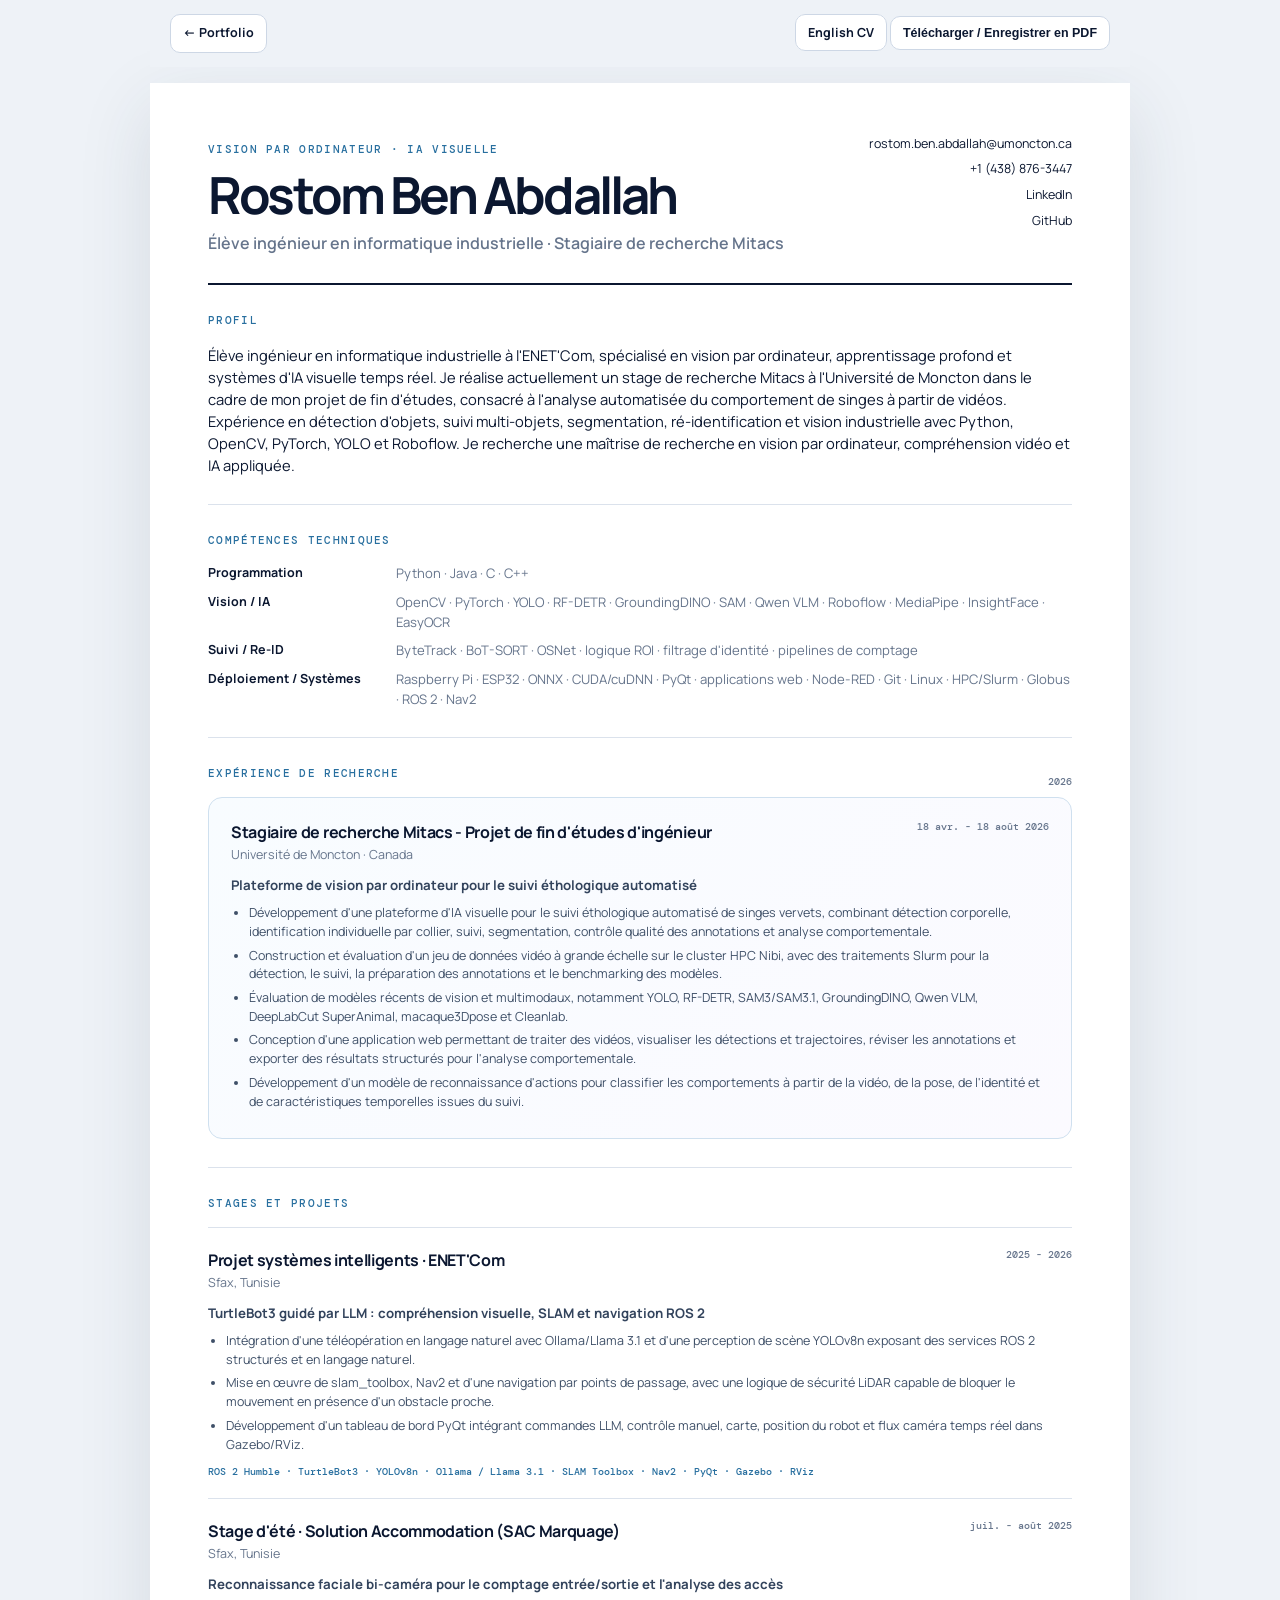
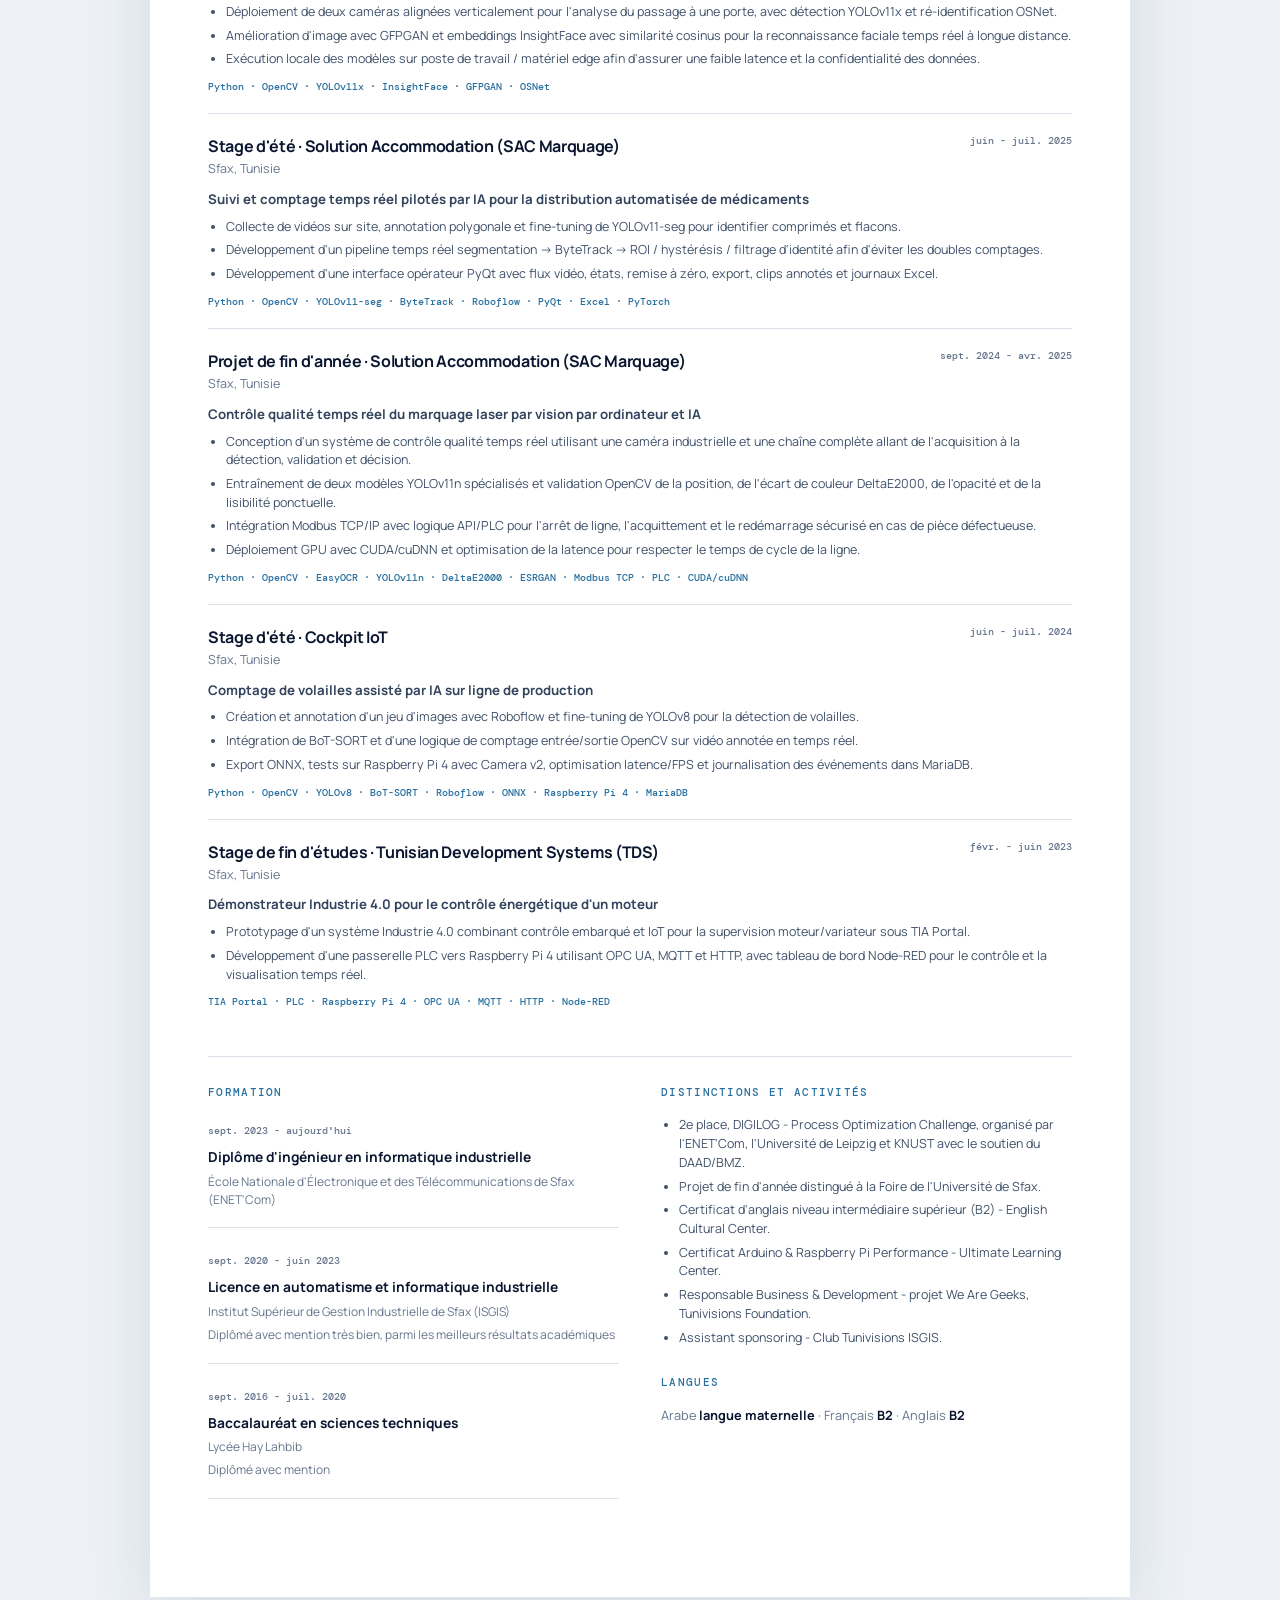
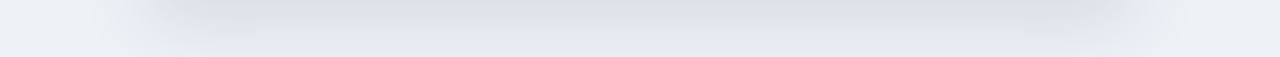
==== cv-fr.html @ 81a1d1b6 "Portfolio: add French academic CV" ====
<!DOCTYPE html>
<html lang="fr">
<head>
  <meta charset="UTF-8" />
  <meta name="viewport" content="width=device-width, initial-scale=1.0" />
  <meta name="description" content="CV académique de Rostom Ben Abdallah - Vision par ordinateur et IA visuelle." />
  <title>CV Français | Rostom Ben Abdallah</title>
  <link rel="icon" href="assets/favicon.svg" type="image/svg+xml" />
  <link rel="preconnect" href="https://fonts.googleapis.com" />
  <link rel="preconnect" href="https://fonts.gstatic.com" crossorigin />
  <link href="https://fonts.googleapis.com/css2?family=DM+Mono:wght@400;500&family=Manrope:wght@400;500;600;700;800&display=swap" rel="stylesheet" />
  <link rel="stylesheet" href="cv.css" />
</head>
<body>
  <div class="cv-toolbar">
    <a href="/">← Portfolio</a>
    <div class="tools">
      <a href="cv.html">English CV</a>
      <button type="button" class="download-btn" onclick="window.print()">Télécharger / Enregistrer en PDF</button>
    </div>
  </div>
  <main class="cv-page">
    <header class="cv-header">
      <div>
        <span class="cv-kicker">VISION PAR ORDINATEUR · IA VISUELLE</span>
        <h1>Rostom Ben Abdallah</h1>
        <p>Élève ingénieur en informatique industrielle · Stagiaire de recherche Mitacs</p>
      </div>
      <div class="cv-contact">
        <a href="mailto:rostom.ben.abdallah@umoncton.ca">rostom.ben.abdallah@umoncton.ca</a>
        <a href="tel:+14388763447">+1 (438) 876-3447</a>
        <a href="https://www.linkedin.com/in/rostom-ben-abdallah-77bb441a1/">LinkedIn</a>
        <a href="https://github.com/Rostom-Ben-Abdallah">GitHub</a>
      </div>
    </header>

    <section class="cv-section profile-section">
      <h2>Profil</h2>
      <p>Élève ingénieur en informatique industrielle à l'ENET'Com, spécialisé en vision par ordinateur, apprentissage profond et systèmes d'IA visuelle temps réel. Je réalise actuellement un stage de recherche Mitacs à l'Université de Moncton dans le cadre de mon projet de fin d'études, consacré à l'analyse automatisée du comportement de singes à partir de vidéos. Expérience en détection d'objets, suivi multi-objets, segmentation, ré-identification et vision industrielle avec Python, OpenCV, PyTorch, YOLO et Roboflow. Je recherche une maîtrise de recherche en vision par ordinateur, compréhension vidéo et IA appliquée.</p>
    </section>

    <section class="cv-section">
      <h2>Compétences techniques</h2>
      <div class="skill-rows">
        <div><strong>Programmation</strong><span>Python · Java · C · C++</span></div>
        <div><strong>Vision / IA</strong><span>OpenCV · PyTorch · YOLO · RF-DETR · GroundingDINO · SAM · Qwen VLM · Roboflow · MediaPipe · InsightFace · EasyOCR</span></div>
        <div><strong>Suivi / Re-ID</strong><span>ByteTrack · BoT-SORT · OSNet · logique ROI · filtrage d'identité · pipelines de comptage</span></div>
        <div><strong>Déploiement / Systèmes</strong><span>Raspberry Pi · ESP32 · ONNX · CUDA/cuDNN · PyQt · applications web · Node-RED · Git · Linux · HPC/Slurm · Globus · ROS 2 · Nav2</span></div>
      </div>
    </section>

    <section class="cv-section">
      <div class="section-title-row"><h2>Expérience de recherche</h2><span>2026</span></div>
      <article class="cv-entry featured">
        <div class="entry-head">
          <div><h3>Stagiaire de recherche Mitacs - Projet de fin d'études d'ingénieur</h3><p>Université de Moncton · Canada</p></div>
          <time>18 avr. - 18 août 2026</time>
        </div>
        <h4>Plateforme de vision par ordinateur pour le suivi éthologique automatisé</h4>
        <ul>
          <li>Développement d'une plateforme d'IA visuelle pour le suivi éthologique automatisé de singes vervets, combinant détection corporelle, identification individuelle par collier, suivi, segmentation, contrôle qualité des annotations et analyse comportementale.</li>
          <li>Construction et évaluation d'un jeu de données vidéo à grande échelle sur le cluster HPC Nibi, avec des traitements Slurm pour la détection, le suivi, la préparation des annotations et le benchmarking des modèles.</li>
          <li>Évaluation de modèles récents de vision et multimodaux, notamment YOLO, RF-DETR, SAM3/SAM3.1, GroundingDINO, Qwen VLM, DeepLabCut SuperAnimal, macaque3Dpose et Cleanlab.</li>
          <li>Conception d'une application web permettant de traiter des vidéos, visualiser les détections et trajectoires, réviser les annotations et exporter des résultats structurés pour l'analyse comportementale.</li>
          <li>Développement d'un modèle de reconnaissance d'actions pour classifier les comportements à partir de la vidéo, de la pose, de l'identité et de caractéristiques temporelles issues du suivi.</li>
        </ul>
      </article>
    </section>

    <section class="cv-section">
      <h2>Stages et projets</h2>
      <article class="cv-entry">
        <div class="entry-head"><div><h3>Projet systèmes intelligents · ENET'Com</h3><p>Sfax, Tunisie</p></div><time>2025 - 2026</time></div>
        <h4>TurtleBot3 guidé par LLM : compréhension visuelle, SLAM et navigation ROS 2</h4>
        <ul><li>Intégration d'une téléopération en langage naturel avec Ollama/Llama 3.1 et d'une perception de scène YOLOv8n exposant des services ROS 2 structurés et en langage naturel.</li><li>Mise en œuvre de slam_toolbox, Nav2 et d'une navigation par points de passage, avec une logique de sécurité LiDAR capable de bloquer le mouvement en présence d'un obstacle proche.</li><li>Développement d'un tableau de bord PyQt intégrant commandes LLM, contrôle manuel, carte, position du robot et flux caméra temps réel dans Gazebo/RViz.</li></ul>
        <p class="tech">ROS 2 Humble · TurtleBot3 · YOLOv8n · Ollama / Llama 3.1 · SLAM Toolbox · Nav2 · PyQt · Gazebo · RViz</p>
      </article>
      <article class="cv-entry">
        <div class="entry-head"><div><h3>Stage d'été · Solution Accommodation (SAC Marquage)</h3><p>Sfax, Tunisie</p></div><time>juil. - août 2025</time></div>
        <h4>Reconnaissance faciale bi-caméra pour le comptage entrée/sortie et l'analyse des accès</h4>
        <ul><li>Déploiement de deux caméras alignées verticalement pour l'analyse du passage à une porte, avec détection YOLOv11x et ré-identification OSNet.</li><li>Amélioration d'image avec GFPGAN et embeddings InsightFace avec similarité cosinus pour la reconnaissance faciale temps réel à longue distance.</li><li>Exécution locale des modèles sur poste de travail / matériel edge afin d'assurer une faible latence et la confidentialité des données.</li></ul>
        <p class="tech">Python · OpenCV · YOLOv11x · InsightFace · GFPGAN · OSNet</p>
      </article>
      <article class="cv-entry">
        <div class="entry-head"><div><h3>Stage d'été · Solution Accommodation (SAC Marquage)</h3><p>Sfax, Tunisie</p></div><time>juin - juil. 2025</time></div>
        <h4>Suivi et comptage temps réel pilotés par IA pour la distribution automatisée de médicaments</h4>
        <ul><li>Collecte de vidéos sur site, annotation polygonale et fine-tuning de YOLOv11-seg pour identifier comprimés et flacons.</li><li>Développement d'un pipeline temps réel segmentation → ByteTrack → ROI / hystérésis / filtrage d'identité afin d'éviter les doubles comptages.</li><li>Développement d'une interface opérateur PyQt avec flux vidéo, états, remise à zéro, export, clips annotés et journaux Excel.</li></ul>
        <p class="tech">Python · OpenCV · YOLOv11-seg · ByteTrack · Roboflow · PyQt · Excel · PyTorch</p>
      </article>
      <article class="cv-entry">
        <div class="entry-head"><div><h3>Projet de fin d'année · Solution Accommodation (SAC Marquage)</h3><p>Sfax, Tunisie</p></div><time>sept. 2024 - avr. 2025</time></div>
        <h4>Contrôle qualité temps réel du marquage laser par vision par ordinateur et IA</h4>
        <ul><li>Conception d'un système de contrôle qualité temps réel utilisant une caméra industrielle et une chaîne complète allant de l'acquisition à la détection, validation et décision.</li><li>Entraînement de deux modèles YOLOv11n spécialisés et validation OpenCV de la position, de l'écart de couleur DeltaE2000, de l'opacité et de la lisibilité ponctuelle.</li><li>Intégration Modbus TCP/IP avec logique API/PLC pour l'arrêt de ligne, l'acquittement et le redémarrage sécurisé en cas de pièce défectueuse.</li><li>Déploiement GPU avec CUDA/cuDNN et optimisation de la latence pour respecter le temps de cycle de la ligne.</li></ul>
        <p class="tech">Python · OpenCV · EasyOCR · YOLOv11n · DeltaE2000 · ESRGAN · Modbus TCP · PLC · CUDA/cuDNN</p>
      </article>
      <article class="cv-entry">
        <div class="entry-head"><div><h3>Stage d'été · Cockpit IoT</h3><p>Sfax, Tunisie</p></div><time>juin - juil. 2024</time></div>
        <h4>Comptage de volailles assisté par IA sur ligne de production</h4>
        <ul><li>Création et annotation d'un jeu d'images avec Roboflow et fine-tuning de YOLOv8 pour la détection de volailles.</li><li>Intégration de BoT-SORT et d'une logique de comptage entrée/sortie OpenCV sur vidéo annotée en temps réel.</li><li>Export ONNX, tests sur Raspberry Pi 4 avec Camera v2, optimisation latence/FPS et journalisation des événements dans MariaDB.</li></ul>
        <p class="tech">Python · OpenCV · YOLOv8 · BoT-SORT · Roboflow · ONNX · Raspberry Pi 4 · MariaDB</p>
      </article>
      <article class="cv-entry">
        <div class="entry-head"><div><h3>Stage de fin d'études · Tunisian Development Systems (TDS)</h3><p>Sfax, Tunisie</p></div><time>févr. - juin 2023</time></div>
        <h4>Démonstrateur Industrie 4.0 pour le contrôle énergétique d'un moteur</h4>
        <ul><li>Prototypage d'un système Industrie 4.0 combinant contrôle embarqué et IoT pour la supervision moteur/variateur sous TIA Portal.</li><li>Développement d'une passerelle PLC vers Raspberry Pi 4 utilisant OPC UA, MQTT et HTTP, avec tableau de bord Node-RED pour le contrôle et la visualisation temps réel.</li></ul>
        <p class="tech">TIA Portal · PLC · Raspberry Pi 4 · OPC UA · MQTT · HTTP · Node-RED</p>
      </article>
    </section>

    <section class="cv-section two-col">
      <div>
        <h2>Formation</h2>
        <article class="small-entry"><time>sept. 2023 - aujourd'hui</time><h3>Diplôme d'ingénieur en informatique industrielle</h3><p>École Nationale d'Électronique et des Télécommunications de Sfax (ENET'Com)</p></article>
        <article class="small-entry"><time>sept. 2020 - juin 2023</time><h3>Licence en automatisme et informatique industrielle</h3><p>Institut Supérieur de Gestion Industrielle de Sfax (ISGIS)</p><small>Diplômé avec mention très bien, parmi les meilleurs résultats académiques</small></article>
        <article class="small-entry"><time>sept. 2016 - juil. 2020</time><h3>Baccalauréat en sciences techniques</h3><p>Lycée Hay Lahbib</p><small>Diplômé avec mention</small></article>
      </div>
      <div>
        <h2>Distinctions et activités</h2>
        <ul class="achievement-list">
          <li>2e place, DIGILOG - Process Optimization Challenge, organisé par l'ENET'Com, l'Université de Leipzig et KNUST avec le soutien du DAAD/BMZ.</li>
          <li>Projet de fin d'année distingué à la Foire de l'Université de Sfax.</li>
          <li>Certificat d'anglais niveau intermédiaire supérieur (B2) - English Cultural Center.</li>
          <li>Certificat Arduino & Raspberry Pi Performance - Ultimate Learning Center.</li>
          <li>Responsable Business & Development - projet We Are Geeks, Tunivisions Foundation.</li>
          <li>Assistant sponsoring - Club Tunivisions ISGIS.</li>
        </ul>
        <h2 class="languages-title">Langues</h2>
        <p class="languages">Arabe <b>langue maternelle</b> · Français <b>B2</b> · Anglais <b>B2</b></p>
      </div>
    </section>
  </main>
</body>
</html>
---- cv.css ----
:root{--ink:#0b1730;--muted:#66758c;--line:#dbe2ec;--accent:#286f9f;--soft:#f5f8fc;--paper:#fff}*{box-sizing:border-box}body{margin:0;background:#eef2f7;color:var(--ink);font-family:"Manrope",system-ui,sans-serif;line-height:1.5}.cv-toolbar{position:sticky;top:0;z-index:10;display:flex;justify-content:space-between;align-items:center;max-width:980px;margin:auto;padding:14px 20px;background:rgba(238,242,247,.92);backdrop-filter:blur(12px)}.cv-toolbar a,.cv-toolbar button{border:1px solid #cdd7e5;border-radius:10px;background:#fff;color:var(--ink);padding:9px 12px;font-weight:700;font-size:.78rem;text-decoration:none;cursor:pointer}.cv-page{width:min(calc(100% - 28px),980px);margin:16px auto 60px;background:var(--paper);box-shadow:0 24px 70px rgba(40,55,78,.12);padding:52px 58px}.cv-header{display:grid;grid-template-columns:1fr auto;gap:40px;align-items:start;border-bottom:2px solid var(--ink);padding-bottom:28px}.cv-kicker,.cv-section h2{font:500 .68rem "DM Mono",monospace;letter-spacing:.12em;text-transform:uppercase}.cv-kicker{color:var(--accent)}h1{font-size:3.2rem;line-height:.98;letter-spacing:-.055em;margin:10px 0 12px}.cv-header p{margin:0;color:var(--muted);font-weight:600}.cv-contact{display:grid;gap:7px;text-align:right;font-size:.78rem}.cv-contact a{color:var(--ink);text-decoration:none}.cv-section{padding:28px 0;border-bottom:1px solid var(--line)}.cv-section:last-child{border-bottom:0}.cv-section h2{margin:0 0 17px;color:var(--accent)}.profile-section p{font-size:.92rem;margin:0}.skill-rows{display:grid;gap:9px}.skill-rows div{display:grid;grid-template-columns:170px 1fr;gap:18px;font-size:.82rem}.skill-rows strong{font-size:.78rem}.skill-rows span{color:var(--muted)}.section-title-row{display:flex;justify-content:space-between;align-items:center}.section-title-row>span{font:500 .62rem "DM Mono",monospace;color:var(--muted)}.cv-entry{padding:20px 0;border-top:1px solid var(--line)}.cv-entry.featured{border:1px solid #cfe0ef;background:linear-gradient(135deg,#f8fcff,#fbfaff);padding:22px;border-radius:14px}.entry-head{display:flex;justify-content:space-between;gap:24px;align-items:flex-start}.entry-head h3{font-size:1rem;letter-spacing:-.02em;margin:0}.entry-head p{margin:2px 0 0;color:var(--muted);font-size:.78rem}.entry-head time,.small-entry time{white-space:nowrap;font:500 .64rem "DM Mono",monospace;color:var(--muted)}.cv-entry h4{margin:11px 0 8px;font-size:.83rem;color:#33445d}.cv-entry ul,.achievement-list{margin:8px 0 0;padding-left:18px}.cv-entry li,.achievement-list li{font-size:.78rem;color:#3f5068;margin:5px 0}.tech{font:500 .65rem "DM Mono",monospace;color:var(--accent);margin:11px 0 0}.two-col{display:grid;grid-template-columns:1fr 1fr;gap:42px}.small-entry{padding:0 0 18px;margin-bottom:18px;border-bottom:1px solid var(--line)}.small-entry h3{font-size:.86rem;margin:7px 0 5px}.small-entry p,.small-entry small{font-size:.75rem;color:var(--muted);margin:0}.languages-title{margin-top:28px!important}.languages{font-size:.8rem;color:var(--muted)}.languages b{color:var(--ink)}@media(max-width:720px){.cv-page{padding:32px 24px}.cv-header{grid-template-columns:1fr}.cv-contact{text-align:left}.skill-rows div{grid-template-columns:1fr;gap:4px}.entry-head{display:grid;gap:7px}.two-col{grid-template-columns:1fr}h1{font-size:2.5rem}}@media print{body{background:#fff}.cv-toolbar{display:none}.cv-page{width:100%;max-width:none;margin:0;box-shadow:none;padding:0}.cv-section{break-inside:auto}.cv-entry{break-inside:avoid}.cv-entry.featured{background:#fff}.two-col{gap:28px}@page{size:A4;margin:13mm}}
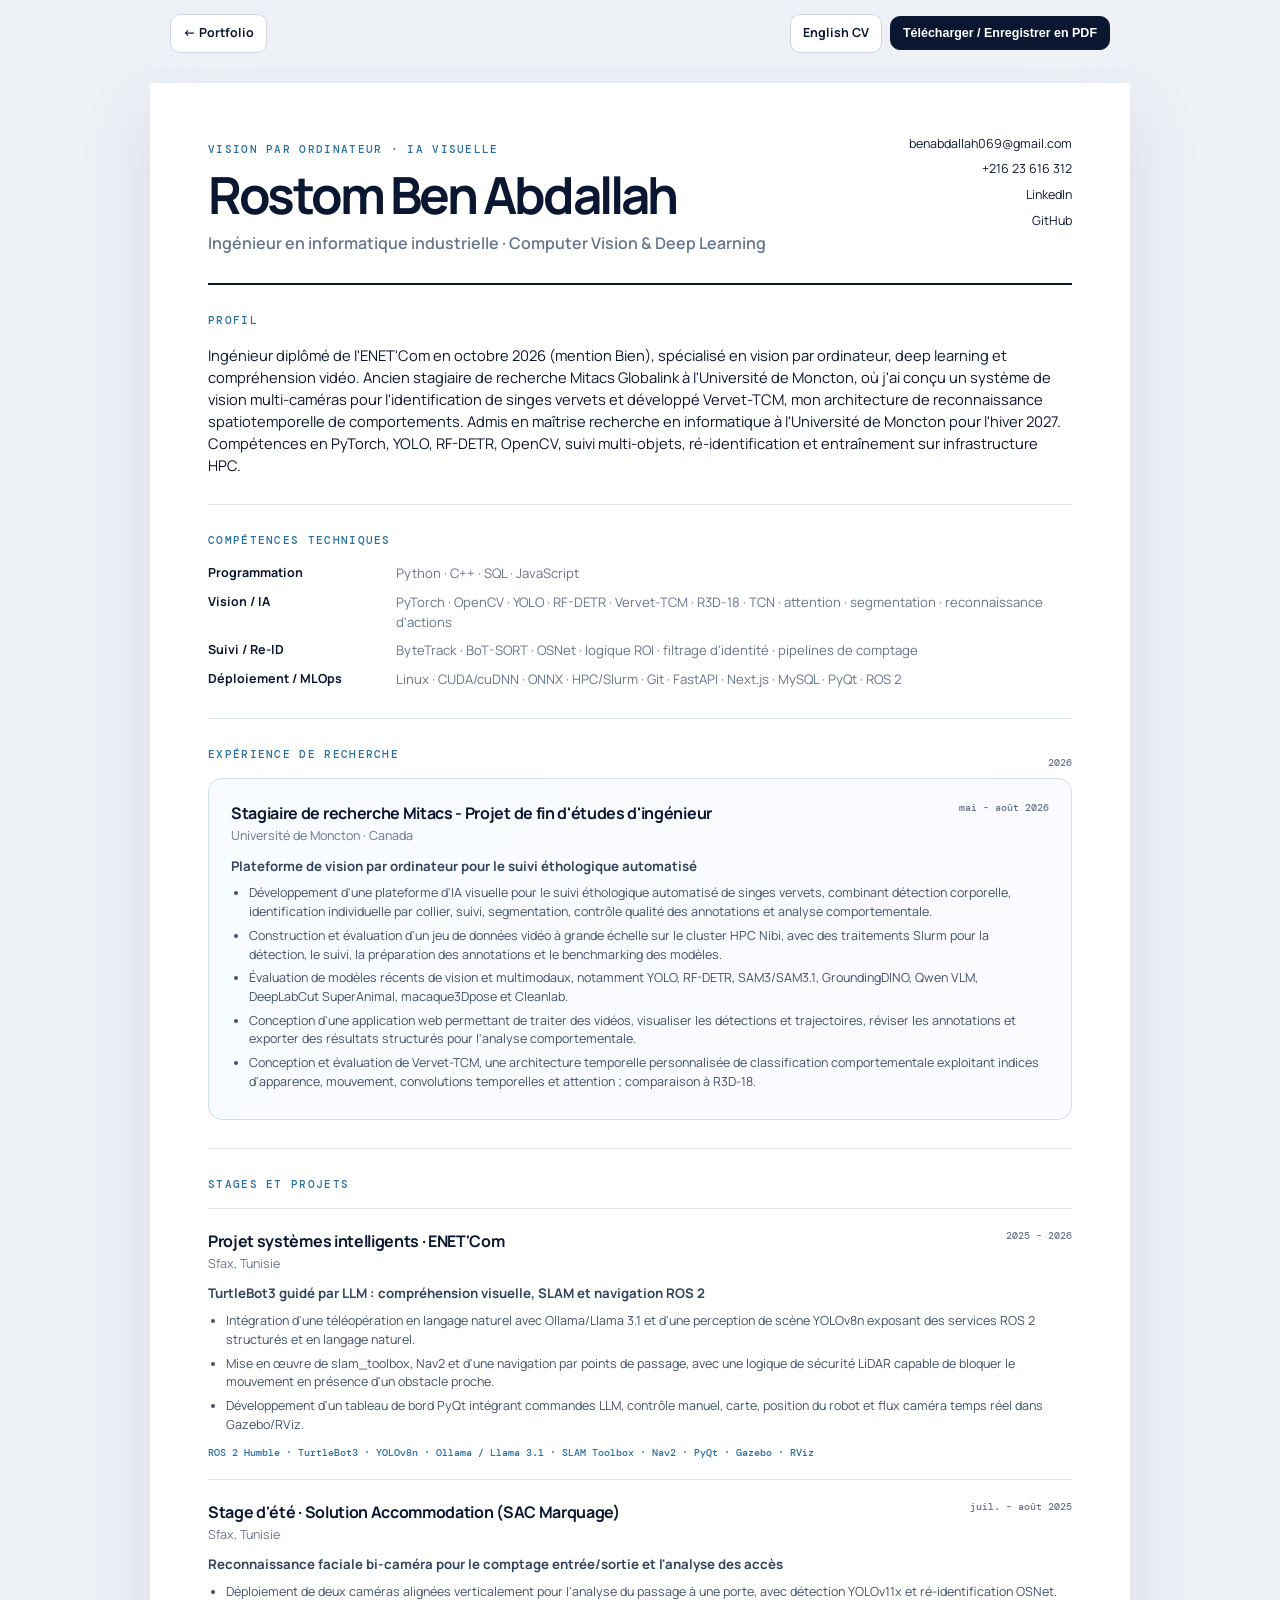
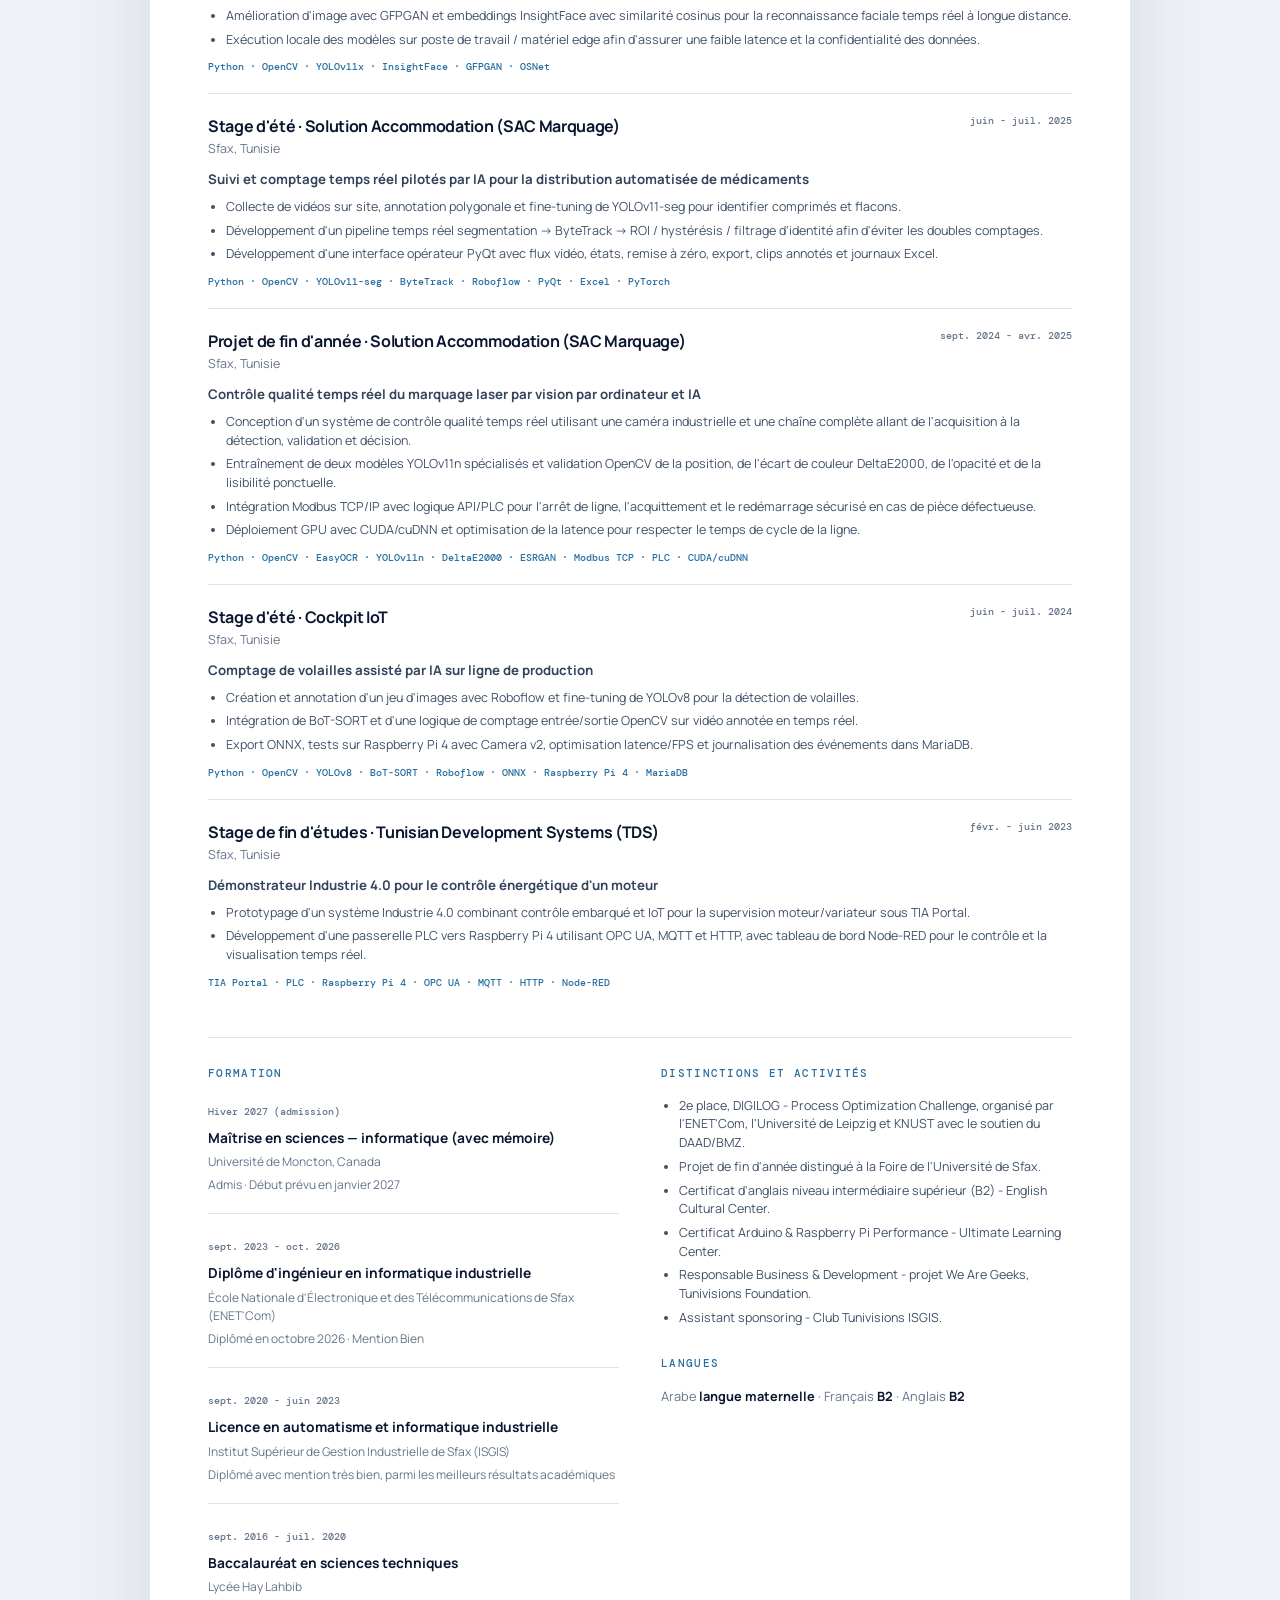
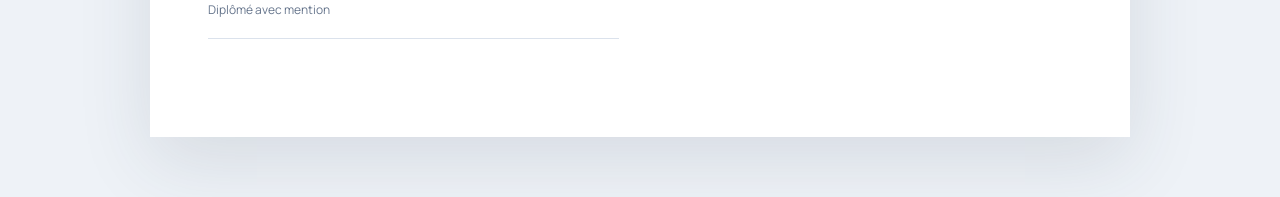
==== commit 76c65d2a: "Update French academic CV with 2026 graduation and Vervet-TCM" ====
--- a/cv-fr.html
+++ b/cv-fr.html
@@ -24,11 +24,11 @@
       <div>
         <span class="cv-kicker">VISION PAR ORDINATEUR · IA VISUELLE</span>
         <h1>Rostom Ben Abdallah</h1>
-        <p>Élève ingénieur en informatique industrielle · Stagiaire de recherche Mitacs</p>
+        <p>Ingénieur en informatique industrielle · Computer Vision & Deep Learning</p>
       </div>
       <div class="cv-contact">
-        <a href="mailto:rostom.ben.abdallah@umoncton.ca">rostom.ben.abdallah@umoncton.ca</a>
-        <a href="tel:+14388763447">+1 (438) 876-3447</a>
+        <a href="mailto:benabdallah069@gmail.com">benabdallah069@gmail.com</a>
+        <a href="tel:+21623616312">+216 23 616 312</a>
         <a href="https://www.linkedin.com/in/rostom-ben-abdallah-77bb441a1/">LinkedIn</a>
         <a href="https://github.com/Rostom-Ben-Abdallah">GitHub</a>
       </div>
@@ -36,16 +36,16 @@
 
     <section class="cv-section profile-section">
       <h2>Profil</h2>
-      <p>Élève ingénieur en informatique industrielle à l'ENET'Com, spécialisé en vision par ordinateur, apprentissage profond et systèmes d'IA visuelle temps réel. Je réalise actuellement un stage de recherche Mitacs à l'Université de Moncton dans le cadre de mon projet de fin d'études, consacré à l'analyse automatisée du comportement de singes à partir de vidéos. Expérience en détection d'objets, suivi multi-objets, segmentation, ré-identification et vision industrielle avec Python, OpenCV, PyTorch, YOLO et Roboflow. Je recherche une maîtrise de recherche en vision par ordinateur, compréhension vidéo et IA appliquée.</p>
+      <p>Ingénieur diplômé de l'ENET'Com en octobre 2026 (mention Bien), spécialisé en vision par ordinateur, deep learning et compréhension vidéo. Ancien stagiaire de recherche Mitacs Globalink à l'Université de Moncton, où j'ai conçu un système de vision multi-caméras pour l'identification de singes vervets et développé Vervet-TCM, mon architecture de reconnaissance spatiotemporelle de comportements. Admis en maîtrise recherche en informatique à l'Université de Moncton pour l'hiver 2027. Compétences en PyTorch, YOLO, RF-DETR, OpenCV, suivi multi-objets, ré-identification et entraînement sur infrastructure HPC.</p>
     </section>
 
     <section class="cv-section">
       <h2>Compétences techniques</h2>
       <div class="skill-rows">
-        <div><strong>Programmation</strong><span>Python · Java · C · C++</span></div>
-        <div><strong>Vision / IA</strong><span>OpenCV · PyTorch · YOLO · RF-DETR · GroundingDINO · SAM · Qwen VLM · Roboflow · MediaPipe · InsightFace · EasyOCR</span></div>
+        <div><strong>Programmation</strong><span>Python · C++ · SQL · JavaScript</span></div>
+        <div><strong>Vision / IA</strong><span>PyTorch · OpenCV · YOLO · RF-DETR · Vervet-TCM · R3D-18 · TCN · attention · segmentation · reconnaissance d'actions</span></div>
         <div><strong>Suivi / Re-ID</strong><span>ByteTrack · BoT-SORT · OSNet · logique ROI · filtrage d'identité · pipelines de comptage</span></div>
-        <div><strong>Déploiement / Systèmes</strong><span>Raspberry Pi · ESP32 · ONNX · CUDA/cuDNN · PyQt · applications web · Node-RED · Git · Linux · HPC/Slurm · Globus · ROS 2 · Nav2</span></div>
+        <div><strong>Déploiement / MLOps</strong><span>Linux · CUDA/cuDNN · ONNX · HPC/Slurm · Git · FastAPI · Next.js · MySQL · PyQt · ROS 2</span></div>
       </div>
     </section>
 
@@ -54,7 +54,7 @@
       <article class="cv-entry featured">
         <div class="entry-head">
           <div><h3>Stagiaire de recherche Mitacs - Projet de fin d'études d'ingénieur</h3><p>Université de Moncton · Canada</p></div>
-          <time>18 avr. - 18 août 2026</time>
+          <time>mai - août 2026</time>
         </div>
         <h4>Plateforme de vision par ordinateur pour le suivi éthologique automatisé</h4>
         <ul>
@@ -62,7 +62,7 @@
           <li>Construction et évaluation d'un jeu de données vidéo à grande échelle sur le cluster HPC Nibi, avec des traitements Slurm pour la détection, le suivi, la préparation des annotations et le benchmarking des modèles.</li>
           <li>Évaluation de modèles récents de vision et multimodaux, notamment YOLO, RF-DETR, SAM3/SAM3.1, GroundingDINO, Qwen VLM, DeepLabCut SuperAnimal, macaque3Dpose et Cleanlab.</li>
           <li>Conception d'une application web permettant de traiter des vidéos, visualiser les détections et trajectoires, réviser les annotations et exporter des résultats structurés pour l'analyse comportementale.</li>
-          <li>Développement d'un modèle de reconnaissance d'actions pour classifier les comportements à partir de la vidéo, de la pose, de l'identité et de caractéristiques temporelles issues du suivi.</li>
+          <li>Conception et évaluation de Vervet-TCM, une architecture temporelle personnalisée de classification comportementale exploitant indices d'apparence, mouvement, convolutions temporelles et attention ; comparaison à R3D-18.</li>
         </ul>
       </article>
     </section>
@@ -109,8 +109,8 @@
 
     <section class="cv-section two-col">
       <div>
-        <h2>Formation</h2>
-        <article class="small-entry"><time>sept. 2023 - aujourd'hui</time><h3>Diplôme d'ingénieur en informatique industrielle</h3><p>École Nationale d'Électronique et des Télécommunications de Sfax (ENET'Com)</p></article>
+        <h2>Formation</h2><article class="small-entry"><time>Hiver 2027 (admission)</time><h3>Maîtrise en sciences — informatique (avec mémoire)</h3><p>Université de Moncton, Canada</p><small>Admis · Début prévu en janvier 2027</small></article>
+        <article class="small-entry"><time>sept. 2023 - oct. 2026</time><h3>Diplôme d'ingénieur en informatique industrielle</h3><p>École Nationale d'Électronique et des Télécommunications de Sfax (ENET'Com)</p><small>Diplômé en octobre 2026 · Mention Bien</small></article>
         <article class="small-entry"><time>sept. 2020 - juin 2023</time><h3>Licence en automatisme et informatique industrielle</h3><p>Institut Supérieur de Gestion Industrielle de Sfax (ISGIS)</p><small>Diplômé avec mention très bien, parmi les meilleurs résultats académiques</small></article>
         <article class="small-entry"><time>sept. 2016 - juil. 2020</time><h3>Baccalauréat en sciences techniques</h3><p>Lycée Hay Lahbib</p><small>Diplômé avec mention</small></article>
       </div>
--- a/cv.css
+++ b/cv.css
@@ -1 +1 @@
-:root{--ink:#0b1730;--muted:#66758c;--line:#dbe2ec;--accent:#286f9f;--soft:#f5f8fc;--paper:#fff}*{box-sizing:border-box}body{margin:0;background:#eef2f7;color:var(--ink);font-family:"Manrope",system-ui,sans-serif;line-height:1.5}.cv-toolbar{position:sticky;top:0;z-index:10;display:flex;justify-content:space-between;align-items:center;max-width:980px;margin:auto;padding:14px 20px;background:rgba(238,242,247,.92);backdrop-filter:blur(12px)}.cv-toolbar a,.cv-toolbar button{border:1px solid #cdd7e5;border-radius:10px;background:#fff;color:var(--ink);padding:9px 12px;font-weight:700;font-size:.78rem;text-decoration:none;cursor:pointer}.cv-page{width:min(calc(100% - 28px),980px);margin:16px auto 60px;background:var(--paper);box-shadow:0 24px 70px rgba(40,55,78,.12);padding:52px 58px}.cv-header{display:grid;grid-template-columns:1fr auto;gap:40px;align-items:start;border-bottom:2px solid var(--ink);padding-bottom:28px}.cv-kicker,.cv-section h2{font:500 .68rem "DM Mono",monospace;letter-spacing:.12em;text-transform:uppercase}.cv-kicker{color:var(--accent)}h1{font-size:3.2rem;line-height:.98;letter-spacing:-.055em;margin:10px 0 12px}.cv-header p{margin:0;color:var(--muted);font-weight:600}.cv-contact{display:grid;gap:7px;text-align:right;font-size:.78rem}.cv-contact a{color:var(--ink);text-decoration:none}.cv-section{padding:28px 0;border-bottom:1px solid var(--line)}.cv-section:last-child{border-bottom:0}.cv-section h2{margin:0 0 17px;color:var(--accent)}.profile-section p{font-size:.92rem;margin:0}.skill-rows{display:grid;gap:9px}.skill-rows div{display:grid;grid-template-columns:170px 1fr;gap:18px;font-size:.82rem}.skill-rows strong{font-size:.78rem}.skill-rows span{color:var(--muted)}.section-title-row{display:flex;justify-content:space-between;align-items:center}.section-title-row>span{font:500 .62rem "DM Mono",monospace;color:var(--muted)}.cv-entry{padding:20px 0;border-top:1px solid var(--line)}.cv-entry.featured{border:1px solid #cfe0ef;background:linear-gradient(135deg,#f8fcff,#fbfaff);padding:22px;border-radius:14px}.entry-head{display:flex;justify-content:space-between;gap:24px;align-items:flex-start}.entry-head h3{font-size:1rem;letter-spacing:-.02em;margin:0}.entry-head p{margin:2px 0 0;color:var(--muted);font-size:.78rem}.entry-head time,.small-entry time{white-space:nowrap;font:500 .64rem "DM Mono",monospace;color:var(--muted)}.cv-entry h4{margin:11px 0 8px;font-size:.83rem;color:#33445d}.cv-entry ul,.achievement-list{margin:8px 0 0;padding-left:18px}.cv-entry li,.achievement-list li{font-size:.78rem;color:#3f5068;margin:5px 0}.tech{font:500 .65rem "DM Mono",monospace;color:var(--accent);margin:11px 0 0}.two-col{display:grid;grid-template-columns:1fr 1fr;gap:42px}.small-entry{padding:0 0 18px;margin-bottom:18px;border-bottom:1px solid var(--line)}.small-entry h3{font-size:.86rem;margin:7px 0 5px}.small-entry p,.small-entry small{font-size:.75rem;color:var(--muted);margin:0}.languages-title{margin-top:28px!important}.languages{font-size:.8rem;color:var(--muted)}.languages b{color:var(--ink)}@media(max-width:720px){.cv-page{padding:32px 24px}.cv-header{grid-template-columns:1fr}.cv-contact{text-align:left}.skill-rows div{grid-template-columns:1fr;gap:4px}.entry-head{display:grid;gap:7px}.two-col{grid-template-columns:1fr}h1{font-size:2.5rem}}@media print{body{background:#fff}.cv-toolbar{display:none}.cv-page{width:100%;max-width:none;margin:0;box-shadow:none;padding:0}.cv-section{break-inside:auto}.cv-entry{break-inside:avoid}.cv-entry.featured{background:#fff}.two-col{gap:28px}@page{size:A4;margin:13mm}}+:root{--ink:#0b1730;--muted:#66758c;--line:#dbe2ec;--accent:#286f9f;--soft:#f5f8fc;--paper:#fff}*{box-sizing:border-box}body{margin:0;background:#eef2f7;color:var(--ink);font-family:"Manrope",system-ui,sans-serif;line-height:1.5}.cv-toolbar{position:sticky;top:0;z-index:10;display:flex;justify-content:space-between;align-items:center;gap:12px;max-width:980px;margin:auto;padding:14px 20px;background:rgba(238,242,247,.92);backdrop-filter:blur(12px)}.cv-toolbar .tools{display:flex;gap:8px;align-items:center;justify-content:flex-end;flex-wrap:wrap}.cv-toolbar a,.cv-toolbar button{border:1px solid #cdd7e5;border-radius:10px;background:#fff;color:var(--ink);padding:9px 12px;font-weight:700;font-size:.78rem;text-decoration:none;cursor:pointer}.cv-toolbar .download-btn{background:var(--ink);border-color:var(--ink);color:#fff}.cv-toolbar a:hover,.cv-toolbar button:hover{border-color:#8fa7c1}.cv-page{width:min(calc(100% - 28px),980px);margin:16px auto 60px;background:var(--paper);box-shadow:0 24px 70px rgba(40,55,78,.12);padding:52px 58px}.cv-header{display:grid;grid-template-columns:1fr auto;gap:40px;align-items:start;border-bottom:2px solid var(--ink);padding-bottom:28px}.cv-kicker,.cv-section h2{font:500 .68rem "DM Mono",monospace;letter-spacing:.12em;text-transform:uppercase}.cv-kicker{color:var(--accent)}h1{font-size:3.2rem;line-height:.98;letter-spacing:-.055em;margin:10px 0 12px}.cv-header p{margin:0;color:var(--muted);font-weight:600}.cv-contact{display:grid;gap:7px;text-align:right;font-size:.78rem}.cv-contact a{color:var(--ink);text-decoration:none}.cv-section{padding:28px 0;border-bottom:1px solid var(--line)}.cv-section:last-child{border-bottom:0}.cv-section h2{margin:0 0 17px;color:var(--accent)}.profile-section p{font-size:.92rem;margin:0}.skill-rows{display:grid;gap:9px}.skill-rows div{display:grid;grid-template-columns:170px 1fr;gap:18px;font-size:.82rem}.skill-rows strong{font-size:.78rem}.skill-rows span{color:var(--muted)}.section-title-row{display:flex;justify-content:space-between;align-items:center}.section-title-row>span{font:500 .62rem "DM Mono",monospace;color:var(--muted)}.cv-entry{padding:20px 0;border-top:1px solid var(--line)}.cv-entry.featured{border:1px solid #cfe0ef;background:linear-gradient(135deg,#f8fcff,#fbfaff);padding:22px;border-radius:14px}.entry-head{display:flex;justify-content:space-between;gap:24px;align-items:flex-start}.entry-head h3{font-size:1rem;letter-spacing:-.02em;margin:0}.entry-head p{margin:2px 0 0;color:var(--muted);font-size:.78rem}.entry-head time,.small-entry time{white-space:nowrap;font:500 .64rem "DM Mono",monospace;color:var(--muted)}.cv-entry h4{margin:11px 0 8px;font-size:.83rem;color:#33445d}.cv-entry ul,.achievement-list{margin:8px 0 0;padding-left:18px}.cv-entry li,.achievement-list li{font-size:.78rem;color:#3f5068;margin:5px 0}.tech{font:500 .65rem "DM Mono",monospace;color:var(--accent);margin:11px 0 0}.two-col{display:grid;grid-template-columns:1fr 1fr;gap:42px}.small-entry{padding:0 0 18px;margin-bottom:18px;border-bottom:1px solid var(--line)}.small-entry h3{font-size:.86rem;margin:7px 0 5px}.small-entry p,.small-entry small{font-size:.75rem;color:var(--muted);margin:0}.languages-title{margin-top:28px!important}.languages{font-size:.8rem;color:var(--muted)}.languages b{color:var(--ink)}@media(max-width:720px){.cv-toolbar{align-items:flex-start}.cv-toolbar .tools{justify-content:flex-end}.cv-page{padding:32px 24px}.cv-header{grid-template-columns:1fr}.cv-contact{text-align:left}.skill-rows div{grid-template-columns:1fr;gap:4px}.entry-head{display:grid;gap:7px}.two-col{grid-template-columns:1fr}h1{font-size:2.5rem}}@media(max-width:520px){.cv-toolbar{display:grid;grid-template-columns:1fr}.cv-toolbar .tools{justify-content:flex-start}.cv-toolbar a,.cv-toolbar button{font-size:.72rem;padding:8px 10px}}@media print{body{background:#fff;font-size:94%}.cv-toolbar{display:none}.cv-page{width:100%;max-width:none;margin:0;box-shadow:none;padding:0}.cv-section{break-inside:auto;padding:20px 0}.cv-entry{break-inside:avoid;padding:15px 0}.cv-entry.featured{background:#fff;padding:17px}.two-col{gap:24px;break-inside:avoid}.small-entry{padding-bottom:12px;margin-bottom:12px}@page{size:A4;margin:10mm}}
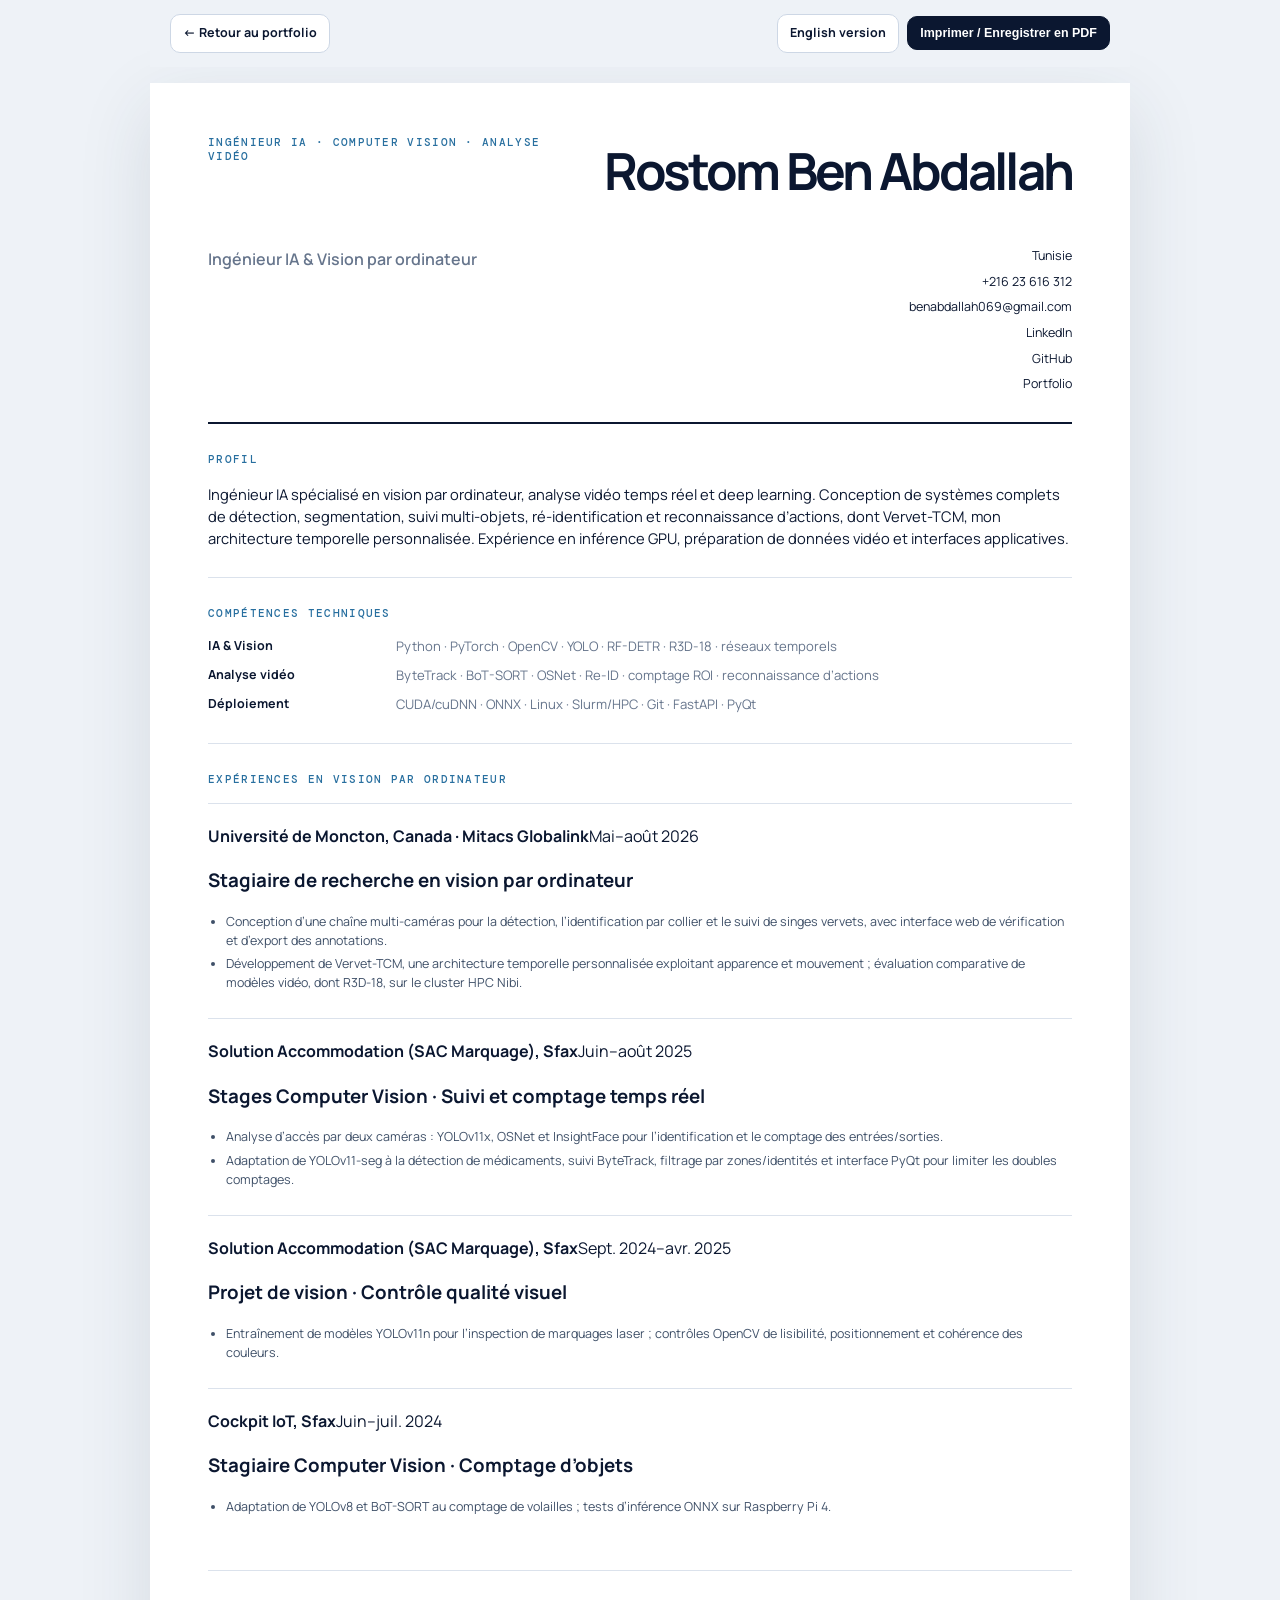
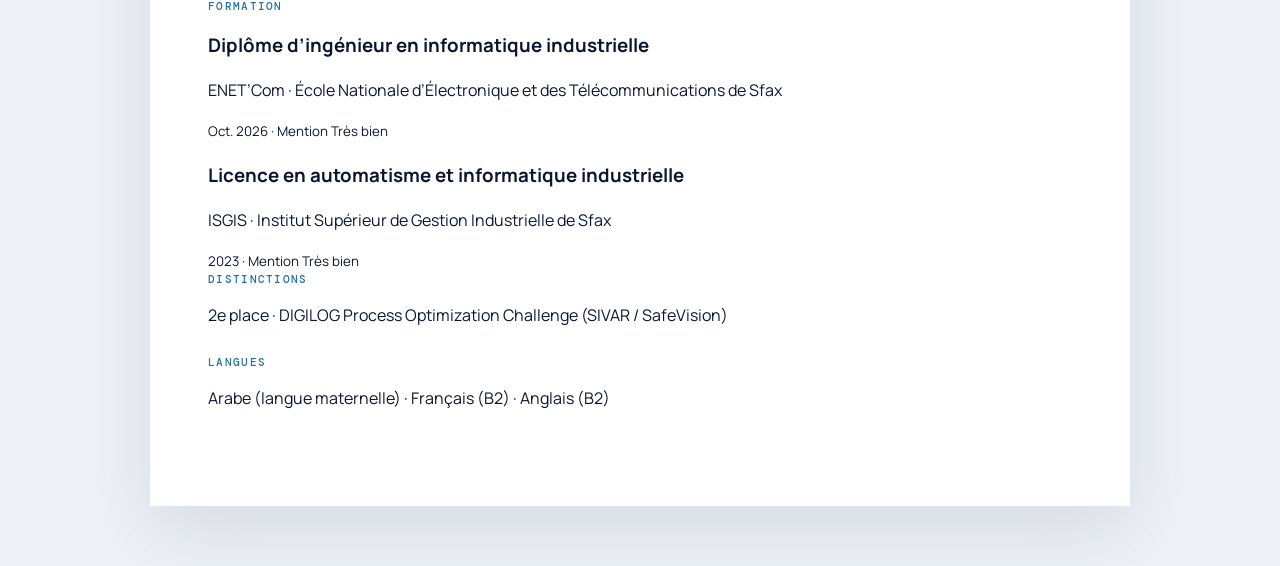
==== commit 20189dfb: "Refresh français CV to one-page professional computer vision profile" ====
--- a/cv-fr.html
+++ b/cv-fr.html
@@ -1,131 +1,93 @@
 <!DOCTYPE html>
 <html lang="fr">
 <head>
-  <meta charset="UTF-8" />
-  <meta name="viewport" content="width=device-width, initial-scale=1.0" />
-  <meta name="description" content="CV académique de Rostom Ben Abdallah - Vision par ordinateur et IA visuelle." />
-  <title>CV Français | Rostom Ben Abdallah</title>
-  <link rel="icon" href="assets/favicon.svg" type="image/svg+xml" />
-  <link rel="preconnect" href="https://fonts.googleapis.com" />
-  <link rel="preconnect" href="https://fonts.gstatic.com" crossorigin />
-  <link href="https://fonts.googleapis.com/css2?family=DM+Mono:wght@400;500&family=Manrope:wght@400;500;600;700;800&display=swap" rel="stylesheet" />
-  <link rel="stylesheet" href="cv.css" />
+  <meta charset="utf-8">
+  <meta name="viewport" content="width=device-width, initial-scale=1">
+  <meta name="description" content="CV professionnel en une page de Rostom Ben Abdallah, ingénieur IA spécialisé en vision par ordinateur, analyse vidéo multi-caméras, détection, suivi et reconnaissance d'actions.">
+  <meta name="author" content="Rostom Ben Abdallah">
+  <title>Rostom Ben Abdallah | Ingénieur IA &amp; Vision par ordinateur · CV</title>
+  <link rel="icon" href="assets/favicon.svg" type="image/svg+xml">
+  <link rel="preconnect" href="https://fonts.googleapis.com">
+  <link rel="preconnect" href="https://fonts.gstatic.com" crossorigin>
+  <link href="https://fonts.googleapis.com/css2?family=DM+Mono:wght@400;500&family=Manrope:wght@400;500;600;700;800&display=swap" rel="stylesheet">
+  <link rel="stylesheet" href="cv.css?v=20261028">
 </head>
 <body>
-  <div class="cv-toolbar">
-    <a href="/">← Portfolio</a>
+  <nav class="cv-toolbar" aria-label="CV navigation">
+    <a class="toolbar-back" href="index.html">← Retour au portfolio</a>
     <div class="tools">
-      <a href="cv.html">English CV</a>
-      <button type="button" class="download-btn" onclick="window.print()">Télécharger / Enregistrer en PDF</button>
+      <a href="cv.html" lang="en">English version</a>
+      <button class="download-btn" type="button" onclick="window.print()">Imprimer / Enregistrer en PDF</button>
     </div>
-  </div>
-  <main class="cv-page">
+  </nav>
+  <main class="cv-page" aria-label="Ingénieur IA &amp; Vision par ordinateur CV">
     <header class="cv-header">
-      <div>
-        <span class="cv-kicker">VISION PAR ORDINATEUR · IA VISUELLE</span>
-        <h1>Rostom Ben Abdallah</h1>
-        <p>Ingénieur en informatique industrielle · Computer Vision & Deep Learning</p>
-      </div>
+      <span class="cv-kicker">INGÉNIEUR IA · COMPUTER VISION · ANALYSE VIDÉO</span>
+      <h1>Rostom Ben Abdallah</h1>
+      <p class="cv-role">Ingénieur IA &amp; Vision par ordinateur</p>
       <div class="cv-contact">
+        <span>Tunisie</span>
+        <a href="tel:+21623616312">+216 23 616 312</a>
         <a href="mailto:benabdallah069@gmail.com">benabdallah069@gmail.com</a>
-        <a href="tel:+21623616312">+216 23 616 312</a>
-        <a href="https://www.linkedin.com/in/rostom-ben-abdallah-77bb441a1/">LinkedIn</a>
-        <a href="https://github.com/Rostom-Ben-Abdallah">GitHub</a>
+        <a href="https://www.linkedin.com/in/rostom-ben-abdallah-77bb441a1/" target="_blank" rel="noreferrer">LinkedIn</a>
+        <a href="https://github.com/Rostom-Ben-Abdallah" target="_blank" rel="noreferrer">GitHub</a>
+        <a href="https://rostom-ben-abdallah.github.io/" target="_blank" rel="noreferrer">Portfolio</a>
       </div>
     </header>
-
     <section class="cv-section profile-section">
       <h2>Profil</h2>
-      <p>Ingénieur diplômé de l'ENET'Com en octobre 2026 (mention Bien), spécialisé en vision par ordinateur, deep learning et compréhension vidéo. Ancien stagiaire de recherche Mitacs Globalink à l'Université de Moncton, où j'ai conçu un système de vision multi-caméras pour l'identification de singes vervets et développé Vervet-TCM, mon architecture de reconnaissance spatiotemporelle de comportements. Admis en maîtrise recherche en informatique à l'Université de Moncton pour l'hiver 2027. Compétences en PyTorch, YOLO, RF-DETR, OpenCV, suivi multi-objets, ré-identification et entraînement sur infrastructure HPC.</p>
+      <p>Ingénieur IA spécialisé en vision par ordinateur, analyse vidéo temps réel et deep learning. Conception de systèmes complets de détection, segmentation, suivi multi-objets, ré-identification et reconnaissance d’actions, dont Vervet-TCM, mon architecture temporelle personnalisée. Expérience en inférence GPU, préparation de données vidéo et interfaces applicatives.</p>
     </section>
-
-    <section class="cv-section">
+    <section class="cv-section skills-section">
       <h2>Compétences techniques</h2>
       <div class="skill-rows">
-        <div><strong>Programmation</strong><span>Python · C++ · SQL · JavaScript</span></div>
-        <div><strong>Vision / IA</strong><span>PyTorch · OpenCV · YOLO · RF-DETR · Vervet-TCM · R3D-18 · TCN · attention · segmentation · reconnaissance d'actions</span></div>
-        <div><strong>Suivi / Re-ID</strong><span>ByteTrack · BoT-SORT · OSNet · logique ROI · filtrage d'identité · pipelines de comptage</span></div>
-        <div><strong>Déploiement / MLOps</strong><span>Linux · CUDA/cuDNN · ONNX · HPC/Slurm · Git · FastAPI · Next.js · MySQL · PyQt · ROS 2</span></div>
+      <div><strong>IA &amp; Vision</strong><span>Python · PyTorch · OpenCV · YOLO · RF-DETR · R3D-18 · réseaux temporels</span></div>
+      <div><strong>Analyse vidéo</strong><span>ByteTrack · BoT-SORT · OSNet · Re-ID · comptage ROI · reconnaissance d’actions</span></div>
+      <div><strong>Déploiement</strong><span>CUDA/cuDNN · ONNX · Linux · Slurm/HPC · Git · FastAPI · PyQt</span></div>
       </div>
     </section>
-
-    <section class="cv-section">
-      <div class="section-title-row"><h2>Expérience de recherche</h2><span>2026</span></div>
-      <article class="cv-entry featured">
-        <div class="entry-head">
-          <div><h3>Stagiaire de recherche Mitacs - Projet de fin d'études d'ingénieur</h3><p>Université de Moncton · Canada</p></div>
-          <time>mai - août 2026</time>
-        </div>
-        <h4>Plateforme de vision par ordinateur pour le suivi éthologique automatisé</h4>
-        <ul>
-          <li>Développement d'une plateforme d'IA visuelle pour le suivi éthologique automatisé de singes vervets, combinant détection corporelle, identification individuelle par collier, suivi, segmentation, contrôle qualité des annotations et analyse comportementale.</li>
-          <li>Construction et évaluation d'un jeu de données vidéo à grande échelle sur le cluster HPC Nibi, avec des traitements Slurm pour la détection, le suivi, la préparation des annotations et le benchmarking des modèles.</li>
-          <li>Évaluation de modèles récents de vision et multimodaux, notamment YOLO, RF-DETR, SAM3/SAM3.1, GroundingDINO, Qwen VLM, DeepLabCut SuperAnimal, macaque3Dpose et Cleanlab.</li>
-          <li>Conception d'une application web permettant de traiter des vidéos, visualiser les détections et trajectoires, réviser les annotations et exporter des résultats structurés pour l'analyse comportementale.</li>
-          <li>Conception et évaluation de Vervet-TCM, une architecture temporelle personnalisée de classification comportementale exploitant indices d'apparence, mouvement, convolutions temporelles et attention ; comparaison à R3D-18.</li>
-        </ul>
+    <section class="cv-section experience-section">
+      <h2>Expériences en vision par ordinateur</h2>
+      <article class="cv-entry">
+        <div class="entry-top"><strong class="entry-place">Université de Moncton, Canada · Mitacs Globalink</strong><time>Mai–août 2026</time></div>
+        <h3>Stagiaire de recherche en vision par ordinateur</h3>
+        <ul><li>Conception d’une chaîne multi-caméras pour la détection, l’identification par collier et le suivi de singes vervets, avec interface web de vérification et d’export des annotations.</li><li>Développement de Vervet-TCM, une architecture temporelle personnalisée exploitant apparence et mouvement ; évaluation comparative de modèles vidéo, dont R3D-18, sur le cluster HPC Nibi.</li></ul>
+      </article>
+      <article class="cv-entry">
+        <div class="entry-top"><strong class="entry-place">Solution Accommodation (SAC Marquage), Sfax</strong><time>Juin–août 2025</time></div>
+        <h3>Stages Computer Vision · Suivi et comptage temps réel</h3>
+        <ul><li>Analyse d’accès par deux caméras : YOLOv11x, OSNet et InsightFace pour l’identification et le comptage des entrées/sorties.</li><li>Adaptation de YOLOv11-seg à la détection de médicaments, suivi ByteTrack, filtrage par zones/identités et interface PyQt pour limiter les doubles comptages.</li></ul>
+      </article>
+      <article class="cv-entry">
+        <div class="entry-top"><strong class="entry-place">Solution Accommodation (SAC Marquage), Sfax</strong><time>Sept. 2024–avr. 2025</time></div>
+        <h3>Projet de vision · Contrôle qualité visuel</h3>
+        <ul><li>Entraînement de modèles YOLOv11n pour l’inspection de marquages laser ; contrôles OpenCV de lisibilité, positionnement et cohérence des couleurs.</li></ul>
+      </article>
+      <article class="cv-entry">
+        <div class="entry-top"><strong class="entry-place">Cockpit IoT, Sfax</strong><time>Juin–juil. 2024</time></div>
+        <h3>Stagiaire Computer Vision · Comptage d’objets</h3>
+        <ul><li>Adaptation de YOLOv8 et BoT-SORT au comptage de volailles ; tests d’inférence ONNX sur Raspberry Pi 4.</li></ul>
       </article>
     </section>
-
-    <section class="cv-section">
-      <h2>Stages et projets</h2>
-      <article class="cv-entry">
-        <div class="entry-head"><div><h3>Projet systèmes intelligents · ENET'Com</h3><p>Sfax, Tunisie</p></div><time>2025 - 2026</time></div>
-        <h4>TurtleBot3 guidé par LLM : compréhension visuelle, SLAM et navigation ROS 2</h4>
-        <ul><li>Intégration d'une téléopération en langage naturel avec Ollama/Llama 3.1 et d'une perception de scène YOLOv8n exposant des services ROS 2 structurés et en langage naturel.</li><li>Mise en œuvre de slam_toolbox, Nav2 et d'une navigation par points de passage, avec une logique de sécurité LiDAR capable de bloquer le mouvement en présence d'un obstacle proche.</li><li>Développement d'un tableau de bord PyQt intégrant commandes LLM, contrôle manuel, carte, position du robot et flux caméra temps réel dans Gazebo/RViz.</li></ul>
-        <p class="tech">ROS 2 Humble · TurtleBot3 · YOLOv8n · Ollama / Llama 3.1 · SLAM Toolbox · Nav2 · PyQt · Gazebo · RViz</p>
-      </article>
-      <article class="cv-entry">
-        <div class="entry-head"><div><h3>Stage d'été · Solution Accommodation (SAC Marquage)</h3><p>Sfax, Tunisie</p></div><time>juil. - août 2025</time></div>
-        <h4>Reconnaissance faciale bi-caméra pour le comptage entrée/sortie et l'analyse des accès</h4>
-        <ul><li>Déploiement de deux caméras alignées verticalement pour l'analyse du passage à une porte, avec détection YOLOv11x et ré-identification OSNet.</li><li>Amélioration d'image avec GFPGAN et embeddings InsightFace avec similarité cosinus pour la reconnaissance faciale temps réel à longue distance.</li><li>Exécution locale des modèles sur poste de travail / matériel edge afin d'assurer une faible latence et la confidentialité des données.</li></ul>
-        <p class="tech">Python · OpenCV · YOLOv11x · InsightFace · GFPGAN · OSNet</p>
-      </article>
-      <article class="cv-entry">
-        <div class="entry-head"><div><h3>Stage d'été · Solution Accommodation (SAC Marquage)</h3><p>Sfax, Tunisie</p></div><time>juin - juil. 2025</time></div>
-        <h4>Suivi et comptage temps réel pilotés par IA pour la distribution automatisée de médicaments</h4>
-        <ul><li>Collecte de vidéos sur site, annotation polygonale et fine-tuning de YOLOv11-seg pour identifier comprimés et flacons.</li><li>Développement d'un pipeline temps réel segmentation → ByteTrack → ROI / hystérésis / filtrage d'identité afin d'éviter les doubles comptages.</li><li>Développement d'une interface opérateur PyQt avec flux vidéo, états, remise à zéro, export, clips annotés et journaux Excel.</li></ul>
-        <p class="tech">Python · OpenCV · YOLOv11-seg · ByteTrack · Roboflow · PyQt · Excel · PyTorch</p>
-      </article>
-      <article class="cv-entry">
-        <div class="entry-head"><div><h3>Projet de fin d'année · Solution Accommodation (SAC Marquage)</h3><p>Sfax, Tunisie</p></div><time>sept. 2024 - avr. 2025</time></div>
-        <h4>Contrôle qualité temps réel du marquage laser par vision par ordinateur et IA</h4>
-        <ul><li>Conception d'un système de contrôle qualité temps réel utilisant une caméra industrielle et une chaîne complète allant de l'acquisition à la détection, validation et décision.</li><li>Entraînement de deux modèles YOLOv11n spécialisés et validation OpenCV de la position, de l'écart de couleur DeltaE2000, de l'opacité et de la lisibilité ponctuelle.</li><li>Intégration Modbus TCP/IP avec logique API/PLC pour l'arrêt de ligne, l'acquittement et le redémarrage sécurisé en cas de pièce défectueuse.</li><li>Déploiement GPU avec CUDA/cuDNN et optimisation de la latence pour respecter le temps de cycle de la ligne.</li></ul>
-        <p class="tech">Python · OpenCV · EasyOCR · YOLOv11n · DeltaE2000 · ESRGAN · Modbus TCP · PLC · CUDA/cuDNN</p>
-      </article>
-      <article class="cv-entry">
-        <div class="entry-head"><div><h3>Stage d'été · Cockpit IoT</h3><p>Sfax, Tunisie</p></div><time>juin - juil. 2024</time></div>
-        <h4>Comptage de volailles assisté par IA sur ligne de production</h4>
-        <ul><li>Création et annotation d'un jeu d'images avec Roboflow et fine-tuning de YOLOv8 pour la détection de volailles.</li><li>Intégration de BoT-SORT et d'une logique de comptage entrée/sortie OpenCV sur vidéo annotée en temps réel.</li><li>Export ONNX, tests sur Raspberry Pi 4 avec Camera v2, optimisation latence/FPS et journalisation des événements dans MariaDB.</li></ul>
-        <p class="tech">Python · OpenCV · YOLOv8 · BoT-SORT · Roboflow · ONNX · Raspberry Pi 4 · MariaDB</p>
-      </article>
-      <article class="cv-entry">
-        <div class="entry-head"><div><h3>Stage de fin d'études · Tunisian Development Systems (TDS)</h3><p>Sfax, Tunisie</p></div><time>févr. - juin 2023</time></div>
-        <h4>Démonstrateur Industrie 4.0 pour le contrôle énergétique d'un moteur</h4>
-        <ul><li>Prototypage d'un système Industrie 4.0 combinant contrôle embarqué et IoT pour la supervision moteur/variateur sous TIA Portal.</li><li>Développement d'une passerelle PLC vers Raspberry Pi 4 utilisant OPC UA, MQTT et HTTP, avec tableau de bord Node-RED pour le contrôle et la visualisation temps réel.</li></ul>
-        <p class="tech">TIA Portal · PLC · Raspberry Pi 4 · OPC UA · MQTT · HTTP · Node-RED</p>
-      </article>
-    </section>
-
-    <section class="cv-section two-col">
-      <div>
-        <h2>Formation</h2><article class="small-entry"><time>Hiver 2027 (admission)</time><h3>Maîtrise en sciences — informatique (avec mémoire)</h3><p>Université de Moncton, Canada</p><small>Admis · Début prévu en janvier 2027</small></article>
-        <article class="small-entry"><time>sept. 2023 - oct. 2026</time><h3>Diplôme d'ingénieur en informatique industrielle</h3><p>École Nationale d'Électronique et des Télécommunications de Sfax (ENET'Com)</p><small>Diplômé en octobre 2026 · Mention Bien</small></article>
-        <article class="small-entry"><time>sept. 2020 - juin 2023</time><h3>Licence en automatisme et informatique industrielle</h3><p>Institut Supérieur de Gestion Industrielle de Sfax (ISGIS)</p><small>Diplômé avec mention très bien, parmi les meilleurs résultats académiques</small></article>
-        <article class="small-entry"><time>sept. 2016 - juil. 2020</time><h3>Baccalauréat en sciences techniques</h3><p>Lycée Hay Lahbib</p><small>Diplômé avec mention</small></article>
+    <section class="cv-section cv-bottom">
+      <div class="education-col">
+        <h2>Formation</h2>
+        <article class="degree">
+          <h3>Diplôme d’ingénieur en informatique industrielle</h3>
+          <p>ENET’Com · École Nationale d’Électronique et des Télécommunications de Sfax</p>
+          <small>Oct. 2026 · Mention Très bien</small>
+        </article>
+        <article class="degree">
+          <h3>Licence en automatisme et informatique industrielle</h3>
+          <p>ISGIS · Institut Supérieur de Gestion Industrielle de Sfax</p>
+          <small>2023 · Mention Très bien</small>
+        </article>
       </div>
-      <div>
-        <h2>Distinctions et activités</h2>
-        <ul class="achievement-list">
-          <li>2e place, DIGILOG - Process Optimization Challenge, organisé par l'ENET'Com, l'Université de Leipzig et KNUST avec le soutien du DAAD/BMZ.</li>
-          <li>Projet de fin d'année distingué à la Foire de l'Université de Sfax.</li>
-          <li>Certificat d'anglais niveau intermédiaire supérieur (B2) - English Cultural Center.</li>
-          <li>Certificat Arduino & Raspberry Pi Performance - Ultimate Learning Center.</li>
-          <li>Responsable Business & Development - projet We Are Geeks, Tunivisions Foundation.</li>
-          <li>Assistant sponsoring - Club Tunivisions ISGIS.</li>
-        </ul>
+      <div class="highlights-col">
+        <h2>Distinctions</h2>
+        <p class="achievement">2e place · DIGILOG Process Optimization Challenge (SIVAR / SafeVision)</p>
         <h2 class="languages-title">Langues</h2>
-        <p class="languages">Arabe <b>langue maternelle</b> · Français <b>B2</b> · Anglais <b>B2</b></p>
+        <p>Arabe (langue maternelle) · Français (B2) · Anglais (B2)</p>
       </div>
     </section>
   </main>
